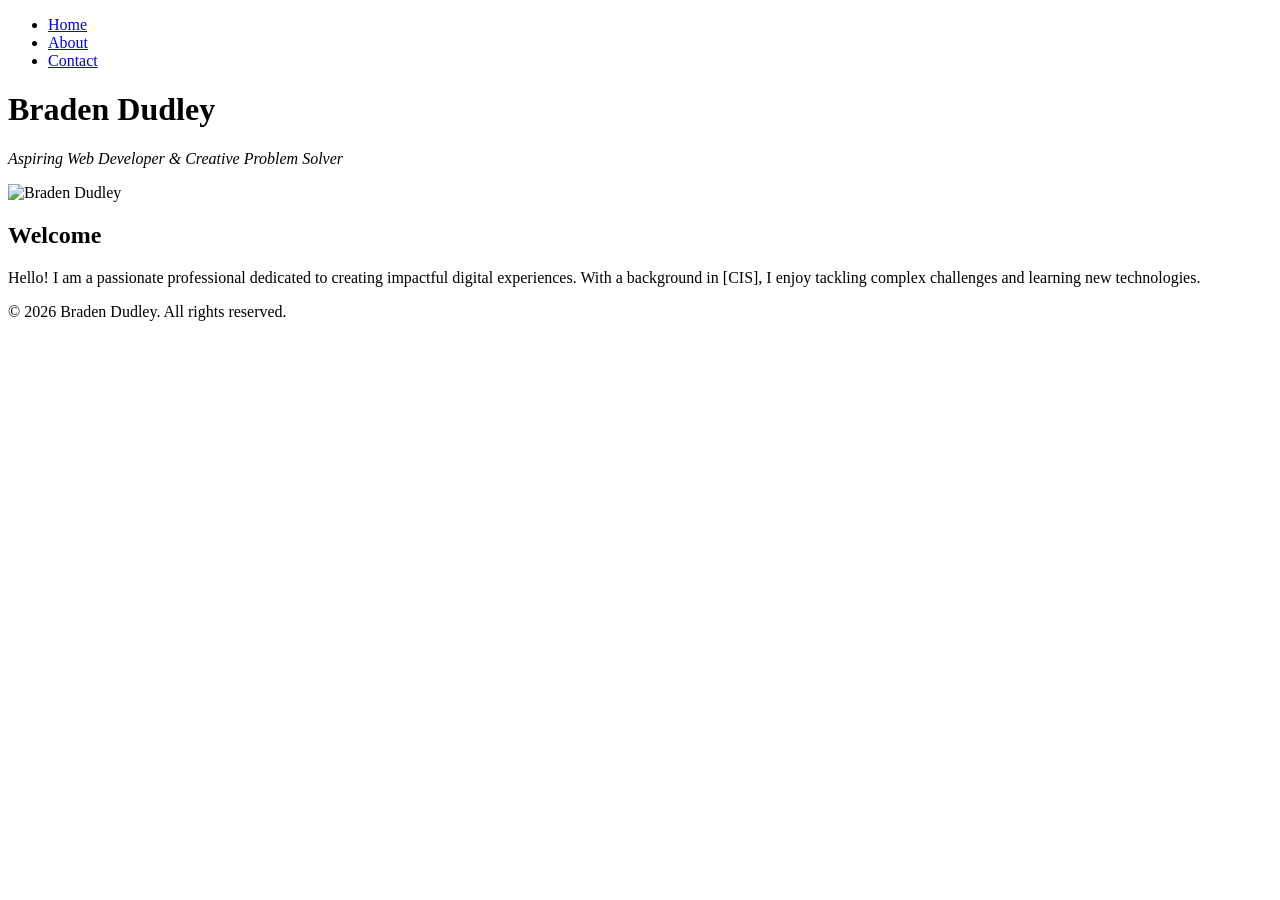
==== index.html @ aa42fb5c "Create index.html for personal website Initial HTML structure for personal website." ====
<!DOCTYPE html>
<html lang="en">
<head>
    <meta charset="UTF-8">
    <meta name="viewport" content="width=device-width, initial-scale=1.0">
    <title>Home | Braden Dudley</title>
</head>
<body>

    <header>
        <!-- Navigation menu linking to all pages -->
        <nav>
            <ul>
                <li><a href="index.html">Home</a></li>
                <li><a href="about.html">About</a></li>
                <li><a href="contact.html">Contact</a></li>
            </ul>
        </nav>

        <!-- Your name as a main heading -->
        <h1>Braden Dudley</h1>
        
        <!-- Professional tagline -->
        <p><em>Aspiring Web Developer & Creative Problem Solver</em></p>
    </header>

    <main>
        <!-- Profile image -->
        <img src="c6bafc0ecae4bbf8192343909ddeda8c.jpg" alt="Braden Dudley" width="200">

        <!-- Short introduction paragraph -->
        <section>
            <h2>Welcome</h2>
            <p>
                Hello! I am a passionate professional dedicated to creating 
                impactful digital experiences. With a background in [CIS], 
                I enjoy tackling complex challenges and learning new technologies.
            </p>
        </section>
    </main>

    <!-- Footer with copyright -->
    <footer>
        <p>&copy; 2026 Braden Dudley. All rights reserved.</p>
    </footer>

</body>
</html>
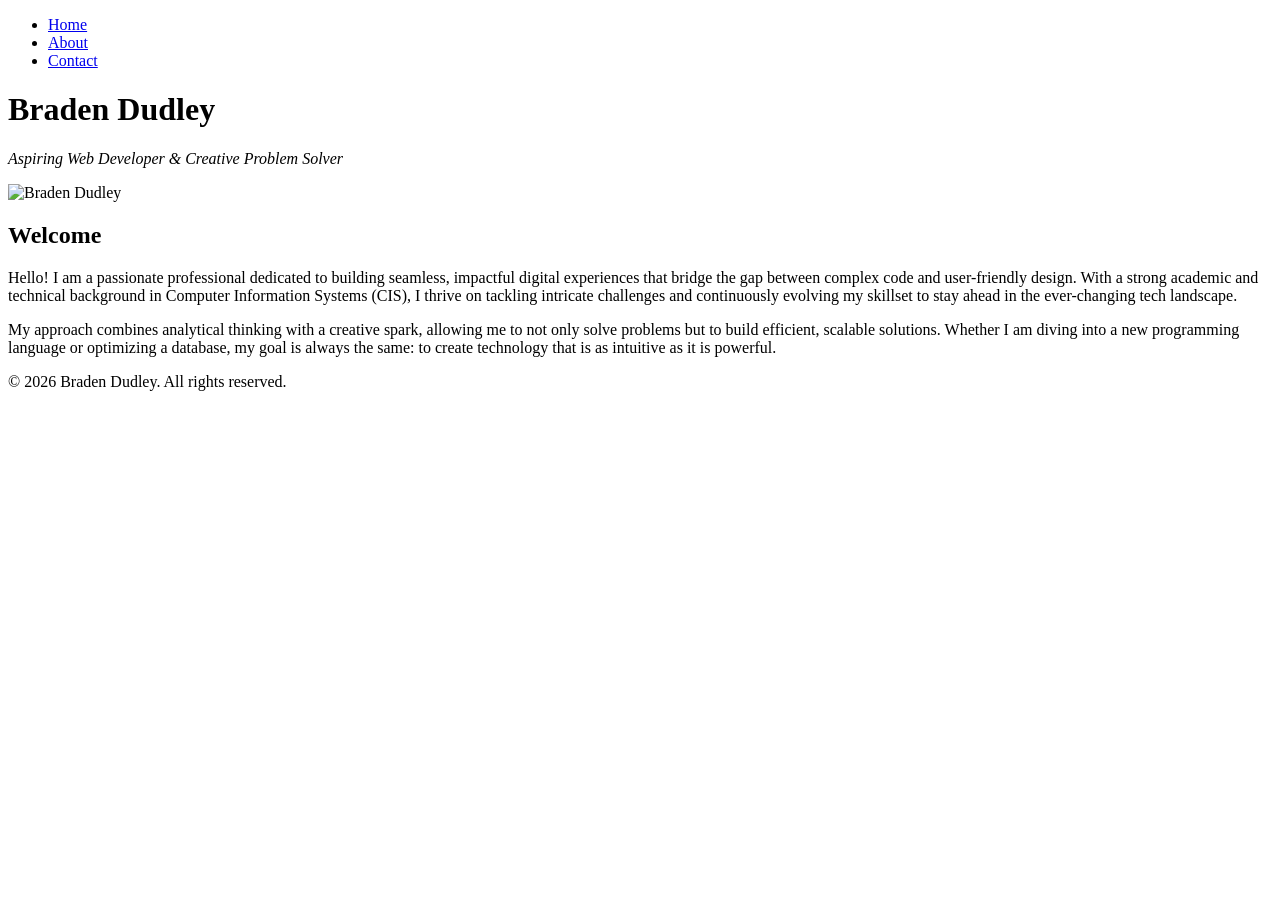
==== commit 980c736a: "Revise introduction and add additional details Updated introduction paragraph to enhance clarity and" ====
--- a/index.html
+++ b/index.html
@@ -8,7 +8,6 @@
 <body>
 
     <header>
-        <!-- Navigation menu linking to all pages -->
         <nav>
             <ul>
                 <li><a href="index.html">Home</a></li>
@@ -17,29 +16,24 @@
             </ul>
         </nav>
 
-        <!-- Your name as a main heading -->
         <h1>Braden Dudley</h1>
-        
-        <!-- Professional tagline -->
         <p><em>Aspiring Web Developer & Creative Problem Solver</em></p>
     </header>
 
     <main>
-        <!-- Profile image -->
-        <img src="c6bafc0ecae4bbf8192343909ddeda8c.jpg" alt="Braden Dudley" width="200">
+        <img src="500306021_1133413222134962_8243235239770304721_n.jpg" alt="Braden Dudley" width="200">
 
-        <!-- Short introduction paragraph -->
         <section>
             <h2>Welcome</h2>
             <p>
-                Hello! I am a passionate professional dedicated to creating 
-                impactful digital experiences. With a background in [CIS], 
-                I enjoy tackling complex challenges and learning new technologies.
+                Hello! I am a passionate professional dedicated to building seamless, impactful digital experiences that bridge the gap between complex code and user-friendly design. With a strong academic and technical background in Computer Information Systems (CIS), I thrive on tackling intricate challenges and continuously evolving my skillset to stay ahead in the ever-changing tech landscape. 
+            </p>
+            <p>
+                My approach combines analytical thinking with a creative spark, allowing me to not only solve problems but to build efficient, scalable solutions. Whether I am diving into a new programming language or optimizing a database, my goal is always the same: to create technology that is as intuitive as it is powerful.
             </p>
         </section>
     </main>
 
-    <!-- Footer with copyright -->
     <footer>
         <p>&copy; 2026 Braden Dudley. All rights reserved.</p>
     </footer>
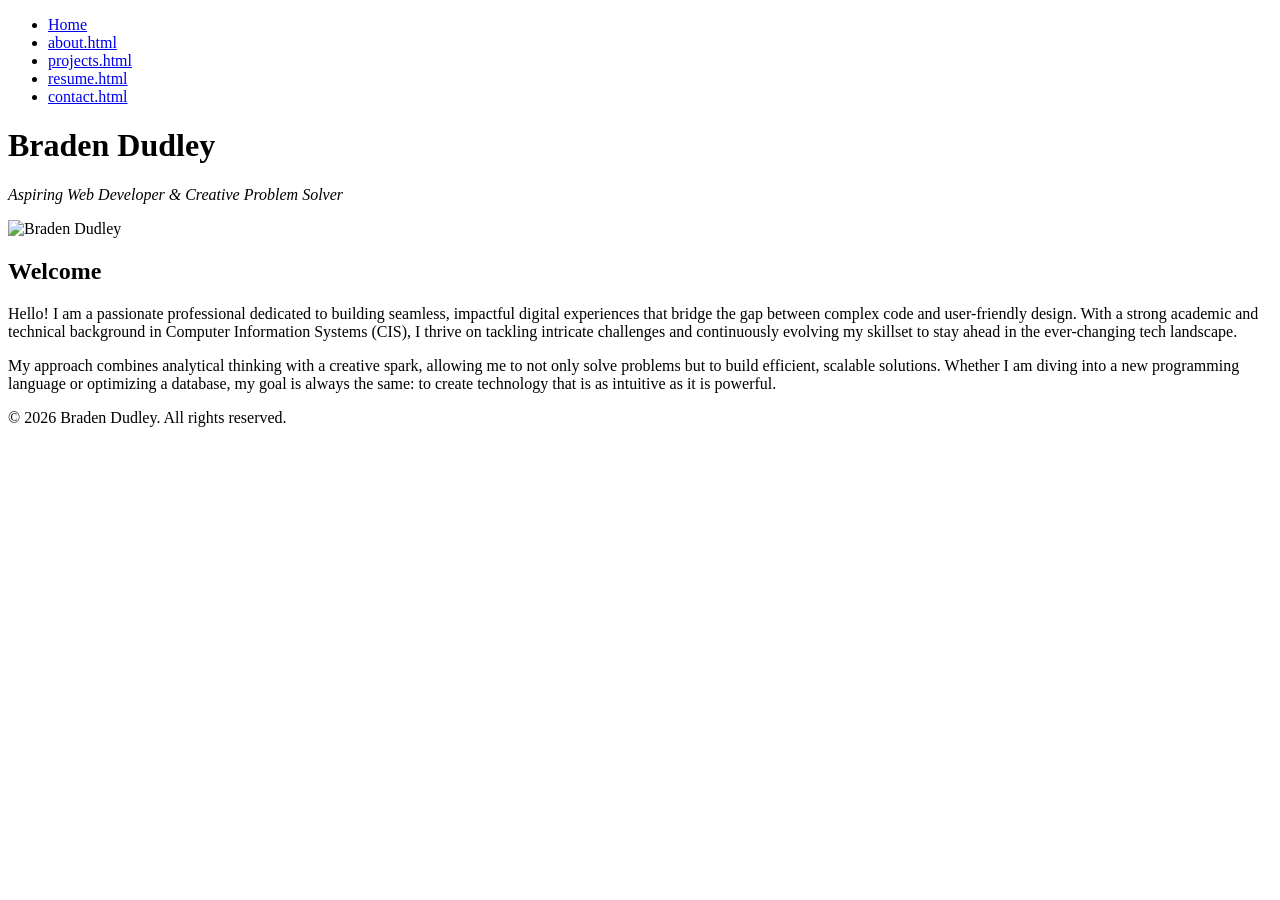
==== commit 8f78589f: "Update navigation links in index.html" ====
--- a/index.html
+++ b/index.html
@@ -11,8 +11,10 @@
         <nav>
             <ul>
                 <li><a href="index.html">Home</a></li>
-                <li><a href="about.html">About</a></li>
-                <li><a href="contact.html">Contact</a></li>
+                <li><a href="about.html">about.html</a></li>
+                <li><a href="projects.html">projects.html</a></li>
+                <li><a href="resume.html">resume.html</a></li>
+                <li><a href="contact.html">contact.html</a></li>
             </ul>
         </nav>
 
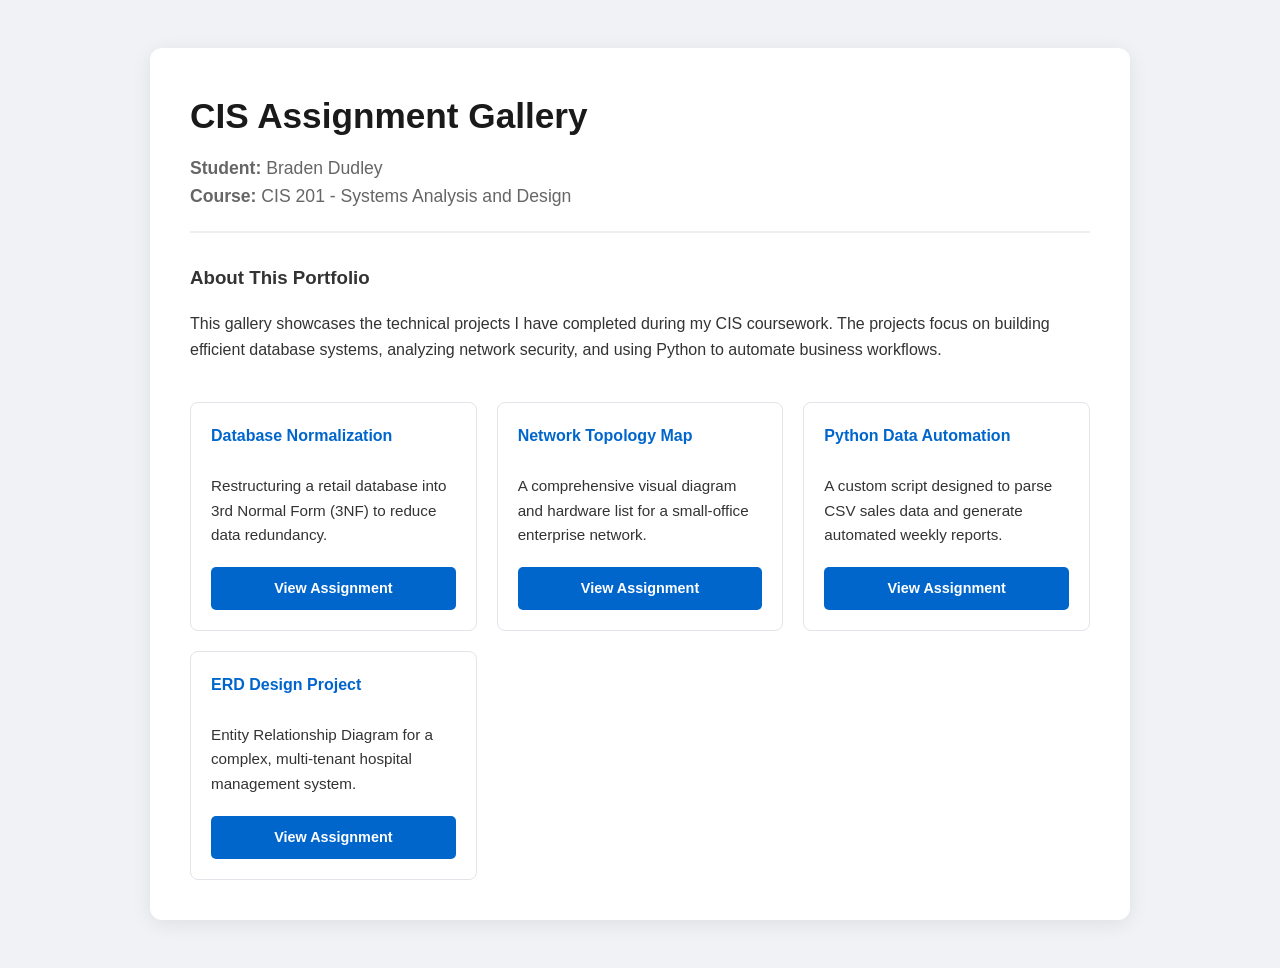
==== commit 5e96752d: "Update index.html" ====
--- a/index.html
+++ b/index.html
@@ -3,42 +3,109 @@
 <head>
     <meta charset="UTF-8">
     <meta name="viewport" content="width=device-width, initial-scale=1.0">
-    <title>Home | Braden Dudley</title>
+    <!-- REQUIREMENT: A Title (Browser Tab) -->
+    <title>Braden Dudley | CIS Project Gallery</title>
+    
+    <style>
+        body { font-family: 'Segoe UI', Tahoma, Geneva, Verdana, sans-serif; line-height: 1.6; padding: 40px 20px; background-color: #f0f2f5; color: #333; }
+        .container { max-width: 900px; margin: auto; background: white; padding: 40px; border-radius: 12px; box-shadow: 0 4px 20px rgba(0,0,0,0.08); }
+        
+        header { border-bottom: 2px solid #eee; margin-bottom: 30px; padding-bottom: 20px; }
+        h1 { margin: 0; color: #1a1a1a; font-size: 2.2rem; }
+        .info-text { margin-top: 10px; color: #666; font-size: 1.1rem; }
+        
+        .description-section { margin-bottom: 40px; }
+        
+        /* REQUIREMENT: A Grid of Assignments */
+        .project-grid {
+            display: grid;
+            grid-template-columns: repeat(auto-fit, minmax(280px, 1fr));
+            gap: 20px;
+        }
+
+        .project-card {
+            border: 1px solid #e1e4e8;
+            border-radius: 8px;
+            padding: 20px;
+            display: flex;
+            flex-direction: column;
+            transition: all 0.3s ease;
+        }
+
+        .project-card:hover {
+            transform: translateY(-5px);
+            box-shadow: 0 10px 20px rgba(0,0,0,0.1);
+            border-color: #0066cc;
+        }
+
+        .project-card h4 { margin: 0 0 10px 0; color: #0066cc; }
+        .project-card p { font-size: 0.95rem; flex-grow: 1; margin-bottom: 20px; }
+
+        .btn-link {
+            text-decoration: none;
+            background: #0066cc;
+            color: white;
+            padding: 10px;
+            text-align: center;
+            border-radius: 5px;
+            font-weight: bold;
+            font-size: 0.9rem;
+        }
+
+        .btn-link:hover { background: #004a99; }
+    </style>
 </head>
 <body>
 
+<div class="container">
     <header>
-        <nav>
-            <ul>
-                <li><a href="index.html">Home</a></li>
-                <li><a href="about.html">about.html</a></li>
-                <li><a href="projects.html">projects.html</a></li>
-                <li><a href="resume.html">resume.html</a></li>
-                <li><a href="contact.html">contact.html</a></li>
-            </ul>
-        </nav>
-
-        <h1>Braden Dudley</h1>
-        <p><em>Aspiring Web Developer & Creative Problem Solver</em></p>
+        <!-- REQUIREMENT: A Title (Visible) -->
+        <h1>CIS Assignment Gallery</h1>
+        
+        <!-- REQUIREMENT: Your Name & Course Name -->
+        <div class="info-text">
+            <strong>Student:</strong> Braden Dudley <br>
+            <strong>Course:</strong> CIS 201 - Systems Analysis and Design
+        </div>
     </header>
 
-    <main>
-        <img src="500306021_1133413222134962_8243235239770304721_n.jpg" alt="Braden Dudley" width="200">
+    <!-- REQUIREMENT: A brief description of the gallery -->
+    <section class="description-section">
+        <h3>About This Portfolio</h3>
+        <p>This gallery showcases the technical projects I have completed during my CIS coursework. The projects focus on building efficient database systems, analyzing network security, and using Python to automate business workflows.</p>
+    </section>
 
-        <section>
-            <h2>Welcome</h2>
-            <p>
-                Hello! I am a passionate professional dedicated to building seamless, impactful digital experiences that bridge the gap between complex code and user-friendly design. With a strong academic and technical background in Computer Information Systems (CIS), I thrive on tackling intricate challenges and continuously evolving my skillset to stay ahead in the ever-changing tech landscape. 
-            </p>
-            <p>
-                My approach combines analytical thinking with a creative spark, allowing me to not only solve problems but to build efficient, scalable solutions. Whether I am diving into a new programming language or optimizing a database, my goal is always the same: to create technology that is as intuitive as it is powerful.
-            </p>
-        </section>
-    </main>
+    <!-- REQUIREMENT: A grid of assignments -->
+    <div class="project-grid">
+        <!-- Card 1 -->
+        <div class="project-card">
+            <h4>Database Normalization</h4>
+            <p>Restructuring a retail database into 3rd Normal Form (3NF) to reduce data redundancy.</p>
+            <a href="database-normalization.html" class="btn-link">View Assignment</a>
+        </div>
 
-    <footer>
-        <p>&copy; 2026 Braden Dudley. All rights reserved.</p>
-    </footer>
+        <!-- Card 2 -->
+        <div class="project-card">
+            <h4>Network Topology Map</h4>
+            <p>A comprehensive visual diagram and hardware list for a small-office enterprise network.</p>
+            <a href="networking.html" class="btn-link">View Assignment</a>
+        </div>
+
+        <!-- Card 3 -->
+        <div class="project-card">
+            <h4>Python Data Automation</h4>
+            <p>A custom script designed to parse CSV sales data and generate automated weekly reports.</p>
+            <a href="python-script.html" class="btn-link">View Assignment</a>
+        </div>
+
+        <!-- Card 4 -->
+        <div class="project-card">
+            <h4>ERD Design Project</h4>
+            <p>Entity Relationship Diagram for a complex, multi-tenant hospital management system.</p>
+            <a href="erd-project.html" class="btn-link">View Assignment</a>
+        </div>
+    </div>
+</div>
 
 </body>
 </html>
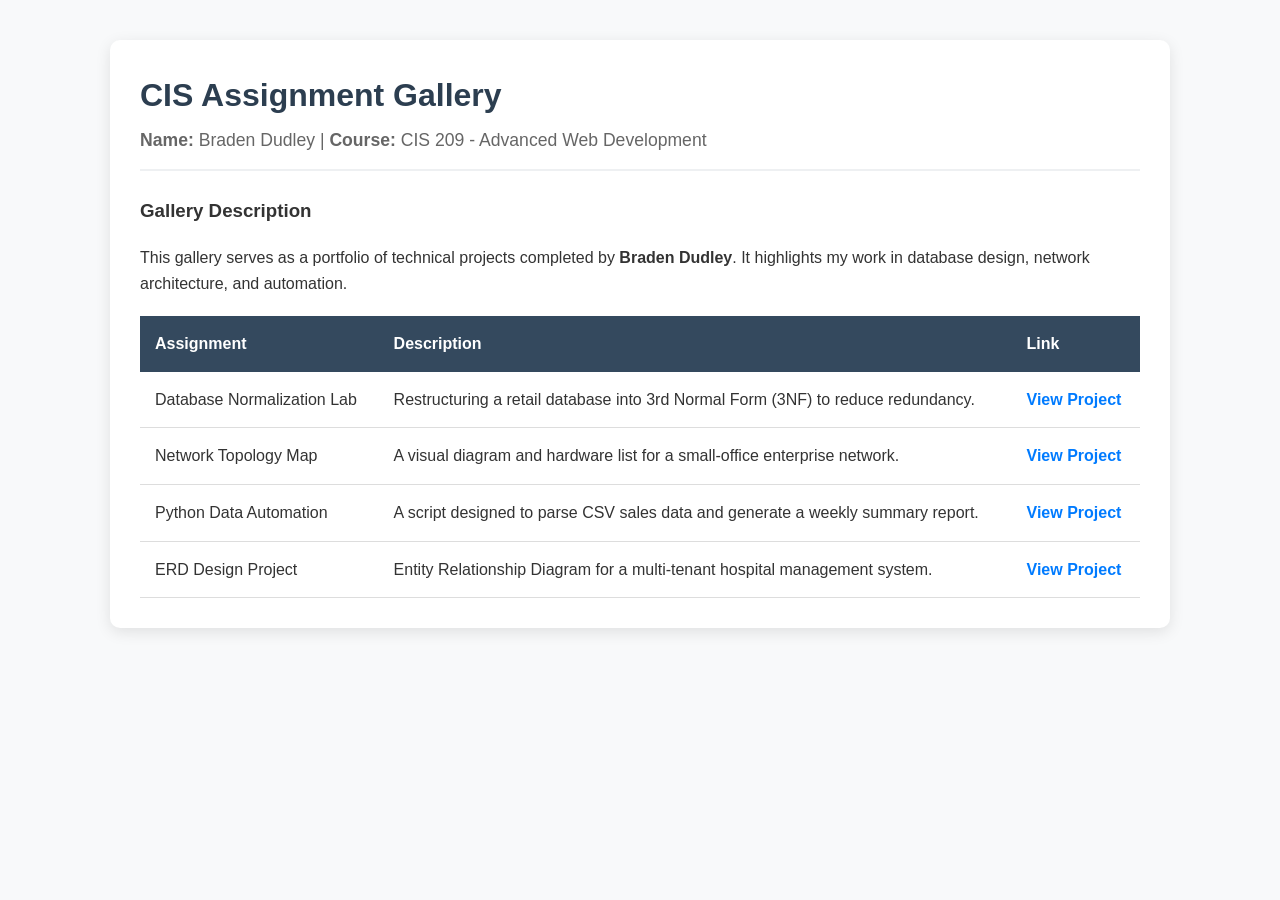
==== commit 5632cfc1: "Update course information in index.html" ====
--- a/index.html
+++ b/index.html
@@ -3,108 +3,60 @@
 <head>
     <meta charset="UTF-8">
     <meta name="viewport" content="width=device-width, initial-scale=1.0">
-    <!-- REQUIREMENT: A Title (Browser Tab) -->
-    <title>Braden Dudley | CIS Project Gallery</title>
+    <title>Braden Dudley - CIS Project Gallery</title>
     
-    <style>
-        body { font-family: 'Segoe UI', Tahoma, Geneva, Verdana, sans-serif; line-height: 1.6; padding: 40px 20px; background-color: #f0f2f5; color: #333; }
-        .container { max-width: 900px; margin: auto; background: white; padding: 40px; border-radius: 12px; box-shadow: 0 4px 20px rgba(0,0,0,0.08); }
-        
-        header { border-bottom: 2px solid #eee; margin-bottom: 30px; padding-bottom: 20px; }
-        h1 { margin: 0; color: #1a1a1a; font-size: 2.2rem; }
-        .info-text { margin-top: 10px; color: #666; font-size: 1.1rem; }
-        
-        .description-section { margin-bottom: 40px; }
-        
-        /* REQUIREMENT: A Grid of Assignments */
-        .project-grid {
-            display: grid;
-            grid-template-columns: repeat(auto-fit, minmax(280px, 1fr));
-            gap: 20px;
-        }
-
-        .project-card {
-            border: 1px solid #e1e4e8;
-            border-radius: 8px;
-            padding: 20px;
-            display: flex;
-            flex-direction: column;
-            transition: all 0.3s ease;
-        }
-
-        .project-card:hover {
-            transform: translateY(-5px);
-            box-shadow: 0 10px 20px rgba(0,0,0,0.1);
-            border-color: #0066cc;
-        }
-
-        .project-card h4 { margin: 0 0 10px 0; color: #0066cc; }
-        .project-card p { font-size: 0.95rem; flex-grow: 1; margin-bottom: 20px; }
-
-        .btn-link {
-            text-decoration: none;
-            background: #0066cc;
-            color: white;
-            padding: 10px;
-            text-align: center;
-            border-radius: 5px;
-            font-weight: bold;
-            font-size: 0.9rem;
-        }
-
-        .btn-link:hover { background: #004a99; }
-    </style>
+    <!-- REQUIREMENT: External CSS Styling -->
+    <link rel="stylesheet" href="style.css">
 </head>
 <body>
 
 <div class="container">
     <header>
-        <!-- REQUIREMENT: A Title (Visible) -->
         <h1>CIS Assignment Gallery</h1>
-        
-        <!-- REQUIREMENT: Your Name & Course Name -->
-        <div class="info-text">
-            <strong>Student:</strong> Braden Dudley <br>
-            <strong>Course:</strong> CIS 201 - Systems Analysis and Design
+        <div class="student-info">
+            <strong>Name:</strong> Braden Dudley | 
+            <strong>Course:</strong> CIS 209 - Advanced Web Development 
         </div>
     </header>
 
-    <!-- REQUIREMENT: A brief description of the gallery -->
-    <section class="description-section">
-        <h3>About This Portfolio</h3>
-        <p>This gallery showcases the technical projects I have completed during my CIS coursework. The projects focus on building efficient database systems, analyzing network security, and using Python to automate business workflows.</p>
+    <section>
+        <h3>Gallery Description</h3>
+        <p>This gallery serves as a portfolio of technical projects completed by <strong>Braden Dudley</strong>. It highlights my work in database design, network architecture, and automation.</p>
     </section>
 
-    <!-- REQUIREMENT: A grid of assignments -->
-    <div class="project-grid">
-        <!-- Card 1 -->
-        <div class="project-card">
-            <h4>Database Normalization</h4>
-            <p>Restructuring a retail database into 3rd Normal Form (3NF) to reduce data redundancy.</p>
-            <a href="database-normalization.html" class="btn-link">View Assignment</a>
-        </div>
-
-        <!-- Card 2 -->
-        <div class="project-card">
-            <h4>Network Topology Map</h4>
-            <p>A comprehensive visual diagram and hardware list for a small-office enterprise network.</p>
-            <a href="networking.html" class="btn-link">View Assignment</a>
-        </div>
-
-        <!-- Card 3 -->
-        <div class="project-card">
-            <h4>Python Data Automation</h4>
-            <p>A custom script designed to parse CSV sales data and generate automated weekly reports.</p>
-            <a href="python-script.html" class="btn-link">View Assignment</a>
-        </div>
-
-        <!-- Card 4 -->
-        <div class="project-card">
-            <h4>ERD Design Project</h4>
-            <p>Entity Relationship Diagram for a complex, multi-tenant hospital management system.</p>
-            <a href="erd-project.html" class="btn-link">View Assignment</a>
-        </div>
-    </div>
+    <!-- REQUIREMENT: A clean and organized table layout -->
+    <table>
+        <thead>
+            <tr>
+                <th>Assignment</th>
+                <th>Description</th>
+                <th>Link</th>
+            </tr>
+        </thead>
+        <tbody>
+            <tr>
+                <td>Database Normalization Lab</td>
+                <td>Restructuring a retail database into 3rd Normal Form (3NF) to reduce redundancy.</td>
+                <!-- REQUIREMENT: Working Hyperlink (Matching your filename) -->
+                <td><a href="DatabaseNormalizationLab.html">View Project</a></td>
+            </tr>
+            <tr>
+                <td>Network Topology Map</td>
+                <td>A visual diagram and hardware list for a small-office enterprise network.</td>
+                <td><a href="networking.html">View Project</a></td>
+            </tr>
+            <tr>
+                <td>Python Data Automation</td>
+                <td>A script designed to parse CSV sales data and generate a weekly summary report.</td>
+                <td><a href="python-script.html">View Project</a></td>
+            </tr>
+            <tr>
+                <td>ERD Design Project</td>
+                <td>Entity Relationship Diagram for a multi-tenant hospital management system.</td>
+                <td><a href="erd-project.html">View Project</a></td>
+            </tr>
+        </tbody>
+    </table>
 </div>
 
 </body>
--- a/style.css
+++ b/style.css
@@ -0,0 +1,70 @@
+/* style.css */
+body {
+    font-family: 'Segoe UI', Tahoma, Geneva, Verdana, sans-serif;
+    line-height: 1.6;
+    background-color: #f8f9fa;
+    margin: 0;
+    padding: 40px 20px;
+    color: #333;
+}
+
+.container {
+    max-width: 1000px;
+    margin: auto;
+    background: white;
+    padding: 30px;
+    border-radius: 10px;
+    box-shadow: 0 4px 15px rgba(0,0,0,0.1);
+}
+
+header {
+    border-bottom: 2px solid #eef0f2;
+    margin-bottom: 25px;
+    padding-bottom: 15px;
+}
+
+h1 {
+    color: #2c3e50;
+    margin: 0;
+}
+
+.student-info {
+    color: #666;
+    font-size: 1.1rem;
+    margin-top: 5px;
+}
+
+/* Table Styling */
+table {
+    width: 100%;
+    border-collapse: collapse;
+    margin-top: 20px;
+}
+
+th {
+    background-color: #34495e;
+    color: white;
+    padding: 15px;
+    text-align: left;
+}
+
+td {
+    padding: 15px;
+    border-bottom: 1px solid #ddd;
+}
+
+tr:hover {
+    background-color: #f1f4f6;
+}
+
+/* Link Styling */
+a {
+    color: #007bff;
+    text-decoration: none;
+    font-weight: bold;
+}
+
+a:hover {
+    text-decoration: underline;
+    color: #0056b3;
+}
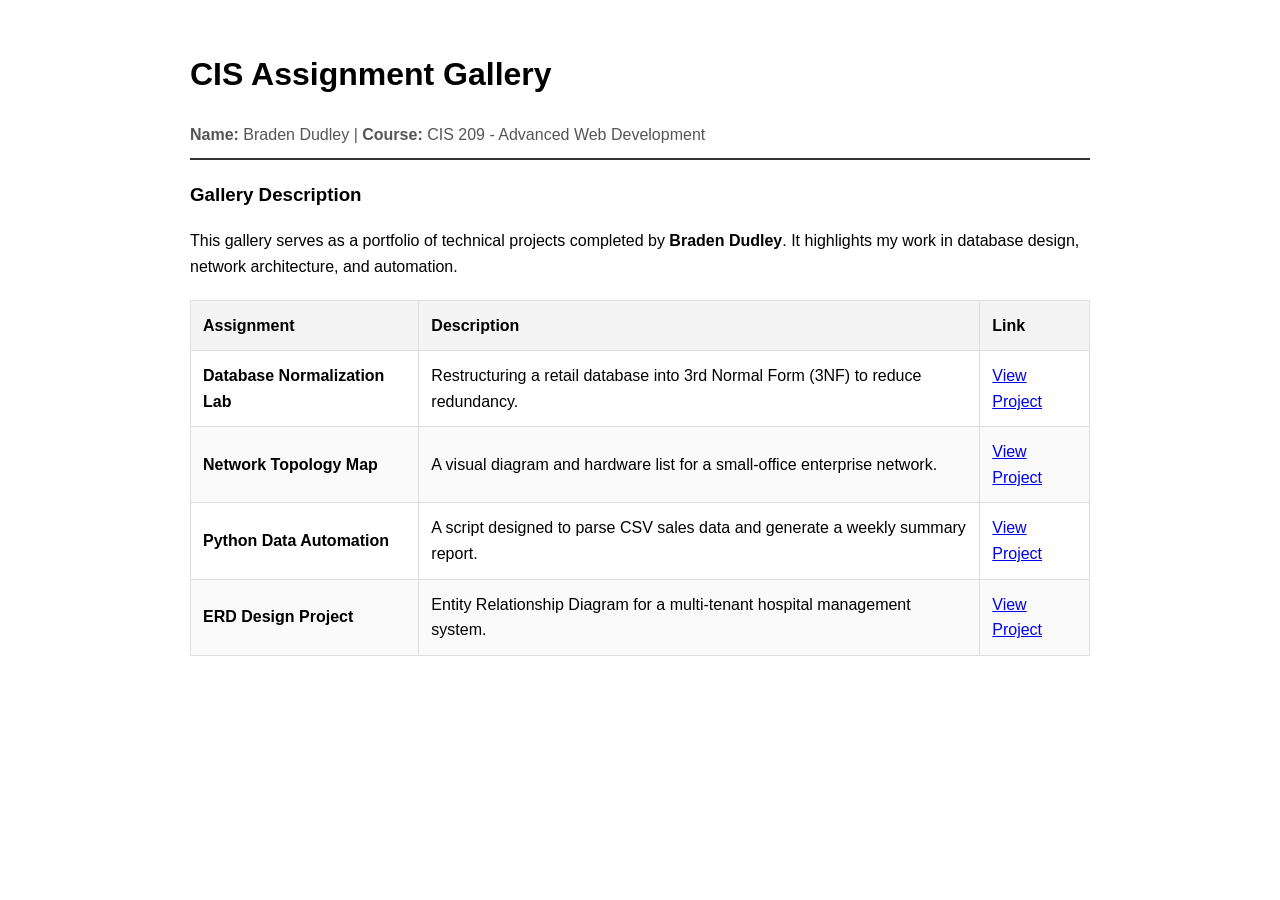
==== commit 859322a0: "Add internal CSS and enhance table structure Added internal CSS styles for better layout and design." ====
--- a/index.html
+++ b/index.html
@@ -4,9 +4,17 @@
     <meta charset="UTF-8">
     <meta name="viewport" content="width=device-width, initial-scale=1.0">
     <title>Braden Dudley - CIS Project Gallery</title>
-    
-    <!-- REQUIREMENT: External CSS Styling -->
-    <link rel="stylesheet" href="style.css">
+    <style>
+        body { font-family: Arial, sans-serif; line-height: 1.6; padding: 20px; }
+        .container { max-width: 900px; margin: auto; }
+        header { border-bottom: 2px solid #333; margin-bottom: 20px; padding-bottom: 10px; }
+        table { width: 100%; border-collapse: collapse; margin-top: 20px; }
+        th, td { border: 1px solid #ddd; padding: 12px; text-align: left; }
+        th { background-color: #f4f4f4; }
+        tr:nth-child(even) { background-color: #fafafa; }
+        tr:hover { background-color: #f1f1f1; }
+        .student-info { color: #555; }
+    </style>
 </head>
 <body>
 
@@ -24,7 +32,6 @@
         <p>This gallery serves as a portfolio of technical projects completed by <strong>Braden Dudley</strong>. It highlights my work in database design, network architecture, and automation.</p>
     </section>
 
-    <!-- REQUIREMENT: A clean and organized table layout -->
     <table>
         <thead>
             <tr>
@@ -35,23 +42,22 @@
         </thead>
         <tbody>
             <tr>
-                <td>Database Normalization Lab</td>
+                <td><strong>Database Normalization Lab</strong></td>
                 <td>Restructuring a retail database into 3rd Normal Form (3NF) to reduce redundancy.</td>
-                <!-- REQUIREMENT: Working Hyperlink (Matching your filename) -->
                 <td><a href="DatabaseNormalizationLab.html">View Project</a></td>
             </tr>
             <tr>
-                <td>Network Topology Map</td>
+                <td><strong>Network Topology Map</strong></td>
                 <td>A visual diagram and hardware list for a small-office enterprise network.</td>
                 <td><a href="networking.html">View Project</a></td>
             </tr>
             <tr>
-                <td>Python Data Automation</td>
+                <td><strong>Python Data Automation</strong></td>
                 <td>A script designed to parse CSV sales data and generate a weekly summary report.</td>
                 <td><a href="python-script.html">View Project</a></td>
             </tr>
             <tr>
-                <td>ERD Design Project</td>
+                <td><strong>ERD Design Project</strong></td>
                 <td>Entity Relationship Diagram for a multi-tenant hospital management system.</td>
                 <td><a href="erd-project.html">View Project</a></td>
             </tr>
